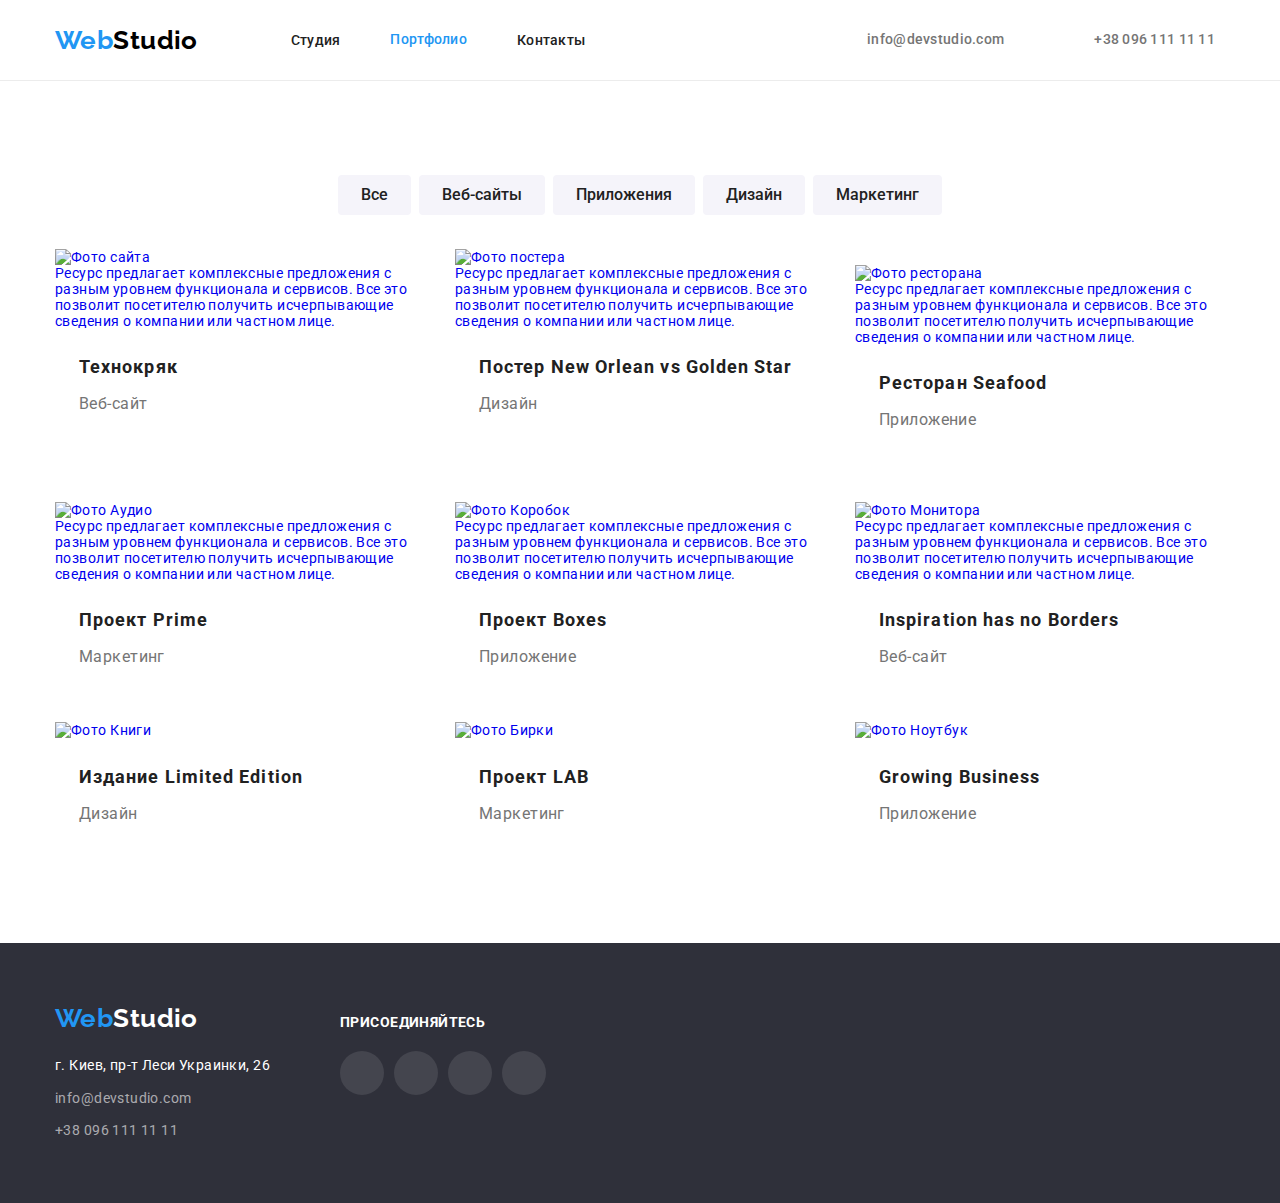
==== portfolio.html @ e5ce3684 "update" ====
<!DOCTYPE html>
<html lang="ru">

<head>
    <meta charset="UTF-8">
    <meta http-equiv="X-UA-Compatible" content="IE=edge">
    <meta name="viewport" content="width=device-width, initial-scale=1.0">
    <title>Портфолио</title>
    <link rel="preconnect" href="https://fonts.googleapis.com">
    <link rel="preconnect" href="https://fonts.gstatic.com" crossorigin>
    <link
        href="https://fonts.googleapis.com/css2?family=Raleway:wght@700&family=Roboto:wght@400;500;700;900&display=swap"
        rel="stylesheet">
    <link rel="stylesheet" href="https://cdnjs.cloudflare.com/ajax/libs/modern-normalize/1.1.0/modern-normalize.css">
    <link rel="stylesheet" href="./css/style.css">
</head>

<body>
    <!-- Шапка сайта -->
    <header class="header">
        <div class="container header-container">
            <nav class="nav">
                <a lang="en" href="./index.html" class="logo">
                    <span class="logo-accent">Web</span>Studio
                </a>
                <ul class="site-nav list">
                    <li><a href="./index.html" class="link">Студия</a></li>
                    <li><a href="./portfolio.html" class="link current">Портфолио</a></li>
                    <li><a href="./portfolio.html" class="link">Контакты</a></li>
                </ul>
            </nav>
            <ul class="contact list">
                <li class="contact-list item">
                    <svg class="icon-envelope" width="16px" height="12px">
                        <use href="./images2/symbol-defs.svg#icon-envelope-hover"></use>
                    </svg>
                    <a lang="en" href="mailto:info@devstudio.com" class="email">info@devstudio.com
                    </a>
                </li>
                <li class="contact-list item">
                    <svg class="icon-tel" width="10px" height="16px">
                        <use href="./images2/symbol-defs.svg#icon-tel"></use>
                    </svg>
                    <a href="tel:+380961111111" class="tel">+38 096 111 11 11
                    </a>
                </li>
            </ul>
        </div>
    </header>
    <main>
        <section class="galery">
            <div class="container">
                <!-- Фильтр работ -->
                <h1 class="visually-hidden">Наши работы</h1>
                <ul class="btn-group">
                    <li><button class="button primary" type="button">Все</button></li>
                    <li><button class="button" type="button">Веб-сайты</button></li>
                    <li><button class="button" type="button">Приложения</button></li>
                    <li><button class="button" type="button">Дизайн</button></li>
                    <li><button class="button" type="button">Маркетинг</button></li>
                </ul>
                <!-- Галерея -->
                <ul class="galery-list">

                    <li class="galery-item">
                        <a href="#" class="photo" target="_blank">
                            <div class="galery-picture">
                                <img src="./images/img1.jpg" alt="Фото сайта" width="370" />
                                <div class="galery-text">
                                    <p>Ресурс предлагает комплексные предложения с разным уровнем функционала и
                                        сервисов. Все это позволит посетителю получить исчерпывающие сведения о компании
                                        или частном лице.</p>
                                </div>
                            </div>
                            <div class="galery-example">
                                <h2 class="galery-title">Технокряк</h2>
                                <p class="example-work">Веб-сайт</p>
                            </div>
                        </a>
                    </li>


                    <li class="galery-item">
                        <a href="#" class="photo" target="_blank">
                            <div class="galery-picture">
                                <img src=" ./images/img2.jpg" alt="Фото постера" width="370" />
                                <div class="galery-text">
                                    <p>Ресурс предлагает комплексные предложения с разным уровнем функционала и
                                        сервисов. Все это позволит посетителю получить исчерпывающие сведения о компании
                                        или частном лице.</p>
                                </div>
                                <div class="galery-example">
                                    <h2 class="galery-title">Постер New Orlean vs Golden Star</h2>
                                    <p class="example-work">Дизайн</p>
                                </div>
                            </div>
                        </a>
                    </li>
                    <li class="galery-item">
                        <a href="#" class="photo" target="_blank">
                            <div class="galery-picture">
                                <img src="./images/img3.jpg" alt="Фото ресторана" width="370" />
                                <div class="galery-text">
                                    <p>Ресурс предлагает комплексные предложения с разным уровнем функционала и
                                        сервисов. Все это позволит посетителю получить исчерпывающие сведения о компании
                                        или частном лице.</p>
                                </div>
                                <div class="galery-example">
                                    <h2 class="galery-title">Ресторан Seafood</h2>
                                    <p class="example-work">Приложение</p>
                                </div>
                        </a>
                    </li>
                    <li class="galery-item">
                        <a href="#" class="photo" target="_blank">
                            <div class="galery-picture">
                                <img src="./images/img4.jpg" alt="Фото Аудио" width="370" />
                                <div class="galery-text">
                                    <p>Ресурс предлагает комплексные предложения с разным уровнем функционала и
                                        сервисов. Все это позволит посетителю получить исчерпывающие сведения о компании
                                        или частном лице.</p>
                                </div>
                                <div class="galery-example">
                                    <h2 class="galery-title">Проект Prime</h2>
                                    <p class="example-work">Маркетинг</p>
                                </div>
                        </a>
                    </li>
                    <li class="galery-item">
                        <a href="#" class="photo" target="_blank">
                            <div class="galery-picture">
                                <img src="./images/img5.jpg" alt="Фото Коробок" width="370" />
                                <div class="galery-text">
                                    <p>Ресурс предлагает комплексные предложения с разным уровнем функционала и
                                        сервисов. Все это позволит посетителю получить исчерпывающие сведения о компании
                                        или частном лице.</p>
                                </div>
                                <div class="galery-example">
                                    <h2 class="galery-title">Проект Boxes</h2>
                                    <p class="example-work">Приложение</p>
                                </div>
                        </a>
                    </li>
                    <li class="galery-item">
                        <a href="#" class="photo" target="_blank">
                            <div class="galery-picture">
                                <img src="./images/img6.jpg" alt="Фото Монитора" width="370" />
                                <div class="galery-text">
                                    <p>Ресурс предлагает комплексные предложения с разным уровнем функционала и
                                        сервисов. Все это позволит посетителю получить исчерпывающие сведения о компании
                                        или частном лице.</p>
                                </div>
                                <div class="galery-example">
                                    <h2 class="galery-title">Inspiration has no Borders</h2>
                                    <p class="example-work">Веб-сайт</p>
                                </div>
                        </a>
                    </li>
                    <li class="galery-item">
                        <a href="#" class="photo" target="_blank">
                            <div class="galery-picture">
                                <img src="./images/img7.jpg" alt="Фото Книги" width="370" />
                            </div>
                            <div class="galery-example">
                                <h2 class="galery-title">Издание Limited Edition</h2>
                                <p class="example-work">Дизайн</p>
                            </div>
                        </a>
                    </li>
                    <li class="galery-item">
                        <a href="#" class="photo" target="_blank">
                            <div class="galery-picture">
                                <img src="./images/img8.jpg" alt="Фото Бирки" width="370" />
                            </div>
                            <div class="galery-example">
                                <h2 class="galery-title">Проект LAB</h2>
                                <p class="example-work">Маркетинг</p>
                            </div>
                        </a>
                    </li>
                    <li class="galery-item">
                        <a href="#" class="photo" target="_blank">
                            <div class="galery-picture">
                                <img src="./images/img9.jpg" alt="Фото Ноутбук" width="370" />
                            </div>
                            <div class="galery-example">
                                <h2 class="galery-title">Growing Business</h2>
                                <p class="example-work">Приложение</p>
                            </div>
                        </a>
                    </li>
                </ul>
            </div>
        </section>
    </main>
    <!-- Футер сайта -->
    <footer class="footer">
        <div class="container footer-container">
            <div class="locate">
                <a lang="en" href="./index.html" class="logo-footer">
                    <span class="logo-accent">Web</span>Studio
                </a>
                <address class="adress">
                    <ul class="adress-list">
                        <li class="adress-item">г. Киев, пр-т Леси Украинки, 26</li>
                        <li><a lang="en" href="mailto:info@devstudio.com" class="email-item">info@devstudio.com</a>
                        </li>
                        <li><a href="tel:+380961111111" class="tel-item">+38 096 111 11 11</a></li>
                    </ul>
                </address>
            </div>
            <div class="join">
                <h3 class="join-title">присоединяйтесь</h3>
                <ul class="join-list">
                    <li class="join-item">
                        <a href="" class="join-social-net link">
                            <svg class="join-icon" width="20" height="20">
                                <use href="./images2/symbol-defs.svg#icon-instagram" />
                            </svg>
                        </a>
                    </li>
                    <li class="join-item">
                        <a href="" class="join-social-net link">
                            <svg class="join-icon" width="20" height="20">
                                <use href="./images2/symbol-defs.svg#icon-twitter" />
                            </svg>
                        </a>
                    </li>
                    <li class="join-item">
                        <a href="" class="join-social-net link">
                            <svg class="join-icon" width="20" height="20">
                                <use href="./images2/symbol-defs.svg#icon-facebook" />
                            </svg>
                        </a>
                    </li>
                    <li class="join-item">
                        <a href="" class="join-social-net link">
                            <svg class="join-icon" width="20" height="20">
                                <use href="./images2/symbol-defs.svg#icon-linkedin" />
                            </svg>
                        </a>
                    </li>
                </ul>
            </div>
        </div>
    </footer>
</body>



</html>
---- css/style.css ----
/* цвет основного текста #212121 */
/* вторичный цвет текста #757575 */
/* вторичный цвет текста #000000 */
/* акцент #2196F3 */
/* белый #FFFFFF */
/* вторичный цвет фона #2F303A; */
/* вторичный цвет фона #F5F4FA */
:root {
    --primary-text-color: #212121;
    --title-text-color: #757575;
    --secondary-title-text-color: #000000;
    --accent-color: #2196F3;
    --secondary-accent-color: #188CE8;
    --white: #FFFFFF;
    --primary-background-color: #2F303A;
    --secondary-background-color: #F5F4FA;
    --grey: #AFB1B8;
}

body {
    font-size: 14px;
    font-family: 'Roboto', sans-serif;
    letter-spacing: 0.03em;
    color: var(--primary-text-color);
    background-color: var(--white);
}

*,
*:before,
*:after {
    padding: 0px;
    margin: 0px;
    box-sizing: border-box;
}

ul {
    list-style: none;
    padding: 0px;
    margin: 0px;
}

h1,
h2,
h3,
h4,
h5,
h6,
p {
    margin-top: 0px;
    margin-bottom: 0px;
}

.site-nav {
    display: flex;
    align-items: center;
    justify-content: space-between;
    gap: 50px;
}

a {
    text-decoration: none;
}

.container {
    width: 1200px;
    padding-right: 15px;
    padding-left: 15px;
    margin-left: auto;
    margin-right: auto;
}

img {
    display: block;
    width: 100%;
    height: auto;
}

/* --------------------------- ЛОГОТИП -----------------------------*/
.header {
    border-bottom: 1px solid #ECECEC;
}

header.container {
    display: flex;
    align-items: center;
    justify-content: space-between;
}

.header-container {
    display: flex;
    align-items: center;
}

.nav {
    display: flex;
    align-items: center;
}

.logo {
    margin-right: 93px;
    padding-top: 24px;
    padding-bottom: 24px;
    color: var(--secondary-title-text-color);
    font-family: 'Raleway', sans-serif;
    text-decoration: none;
    font-weight: 700;
    font-size: 26px;
    line-height: 1.19;
}

.logo-accent {
    color: var(--accent-color);
}

.link.current {
    display: block;
    padding-top: 32px;
    padding-bottom: 32px;
    color: var(--accent-color);
}

.link:hover,
.link:focus {
    color: var(--accent-color);
}

.link {
    font-weight: 500;
    font-size: 14px;
    line-height: 1.14;
    letter-spacing: 0.02em;
    color: var(--primary-text-color);
}

/* -----------------------------Контакты----------------------------- */
.contact {
    display: flex;
    align-items: center;
    gap: 50px;
    margin-left: auto;
}

.contact-list {
    display: flex;
    align-items: center;
    margin-right: 10px;
    gap: 10px;
}

.email {
    display: flex;
    align-items: center;
    padding-top: 32px;
    padding-bottom: 32px;
    font-weight: 500;
    font-size: 14px;
    line-height: 1.14;
    letter-spacing: 0.02em;
    color: var(--title-text-color);
    fill: currentColor;
}

.email:hover,
.email:focus {
    color: var(--accent-color);
}

.icon-envelope {
    margin-right: 10px;
}

.icon-envelope:hover,
.icon-envelope:focus {
    fill: var(--accent-color);
}

.tel {
    display: block;
    padding-top: 32px;
    padding-bottom: 32px;
    font-weight: 500;
    font-size: 14px;
    line-height: 1.14;
    letter-spacing: 0.02em;
    color: var(--title-text-color);
    fill: currentColor;
}

.tel:hover,
.tel:focus {
    color: var(--accent-color);
}

.icon-tel {
    margin-right: 10px;
}

.icon-tel:hover,
.icon-tel:focus {
    fill: var(--accent-color);
}

/*--------------------------------ГЕРОЙ ------------------------- */

.hero {
    text-align: center;
    padding-top: 200px;
    padding-bottom: 200px;
}

/* ---Overlay---*/

.overlay {
    max-width: 1600px;
    height: 600px;
    margin-left: auto;
    margin-right: auto;
    background-color: #C4C4C4;
    background-image: linear-gradient(to right, rgba(47, 48, 58, 0.4), rgba(47, 48, 58, 0.4)), url('../images2/hero.jpg');
    background-size: cover;
    background-repeat: no-repeat;
    background-position: center;
    outline: 1px solid black;
}

.hero-title {
    width: 696px;
    font-weight: 900;
    font-size: 44px;
    line-height: 1.36;
    letter-spacing: 0.06em;
    text-transform: uppercase;
    margin-bottom: 35px;
    margin-left: auto;
    margin-right: auto;
    color: var(--white);
}

.hero.button-primary:hover,
.hero.button-primary:focus {
    background: var(--secondary-accent-color);
    color: var(--white);
}

.hero.button-primary {
    font-family: inherit;
    cursor: pointer;
    font-weight: 700;
    font-size: 16px;
    line-height: 1.88;
    display: flex;
    align-items: center;
    text-align: center;
    letter-spacing: 0.06em;
    padding: 10px 22px;
    margin-bottom: 0px;
    margin-left: auto;
    margin-right: auto;
    width: 200px;
    justify-content: center;
    color: var(--white);
    background-color: var(--accent-color);
    border: none;
    border-radius: 4px;
}

/*------------------------ ФИЛЬТР РАБОТ ------------------------- */

.button {
    gap: 8px;
    border: none;
    color: var(--primary-text-color);
    background-color: var(--secondary-background-color);
    padding: 6px 22px;
}

.button.primary {
    display: flex;
    align-items: center;
    cursor: pointer;
    font-family: inherit;
    font-weight: 500;
    font-size: 16px;
    line-height: 1.6;
    text-align: center;
    border-radius: 4px;
    margin-left: 0px;
    min-width: 73px;
    color: var(--white);
    background-color: var(--accent-color);
}

.btn-group .button:hover,
.btn-group .button:focus {
    color: var(--white);
    background-color: var(--accent-color);
    box-shadow: 0px 4px 4px rgba(0, 0, 0, 0.15);
}

.btn-group {
    display: flex;
    align-items: center;
    justify-content: center;
    flex-wrap: wrap;
    gap: 8px;
    margin-bottom: 34px;
}

.btn-group .button {
    cursor: pointer;
    font-family: inherit;
    font-weight: 500;
    font-size: 16px;
    line-height: 1.6;
    text-align: center;
    padding: 6px 22px;
    border-radius: 4px;
    border: 1px solid transparent;
    color: var(--primary-text-color);
    background-color: var(--secondary-background-color);
}

.btn-group:nth-last-child(3) {
    margin-right: 0px;
}

/* ----------------------- НАШИ ОСОБЕННОСТИ --------------------- */

section {
    padding-top: 94px;
    padding-bottom: 94px;
}

.section .features {
    margin-bottom: 0px;
    background-color: var(--white);
}

.section.features .container {
    display: flex;
    align-items: center;
    justify-content: space-between;
}

.visually-hidden {
    position: absolute;
    white-space: nowrap;
    width: 1px;
    height: 1px;
    overflow: hidden;
    border: 0;
    padding: 0;
    clip: rect(0 0 0 0);
    clip-path: inset(50%);
    margin: -1px;
}

.features-list {
    display: flex;
    align-items: center;
    justify-content: space-between;
    gap: 30px;
}

.features-icon {
    display: flex;
    align-items: center;
    justify-content: center;
    width: 270px;
    height: 120px;
    margin-bottom: 30px;
    background: var(--secondary-background-color);
    border-radius: 4px;
    background-position: center;
}

.features-title {
    font-weight: 700;
    font-size: 14px;
    line-height: 1.14;
    letter-spacing: 0.03em;
    text-align: start;
    text-transform: uppercase;
    margin-top: 0px;
    margin-bottom: 10px;
    color: var(--primary-text-color);
}

.features-text {
    font-weight: 400;
    font-size: 14px;
    line-height: 1.7;
    text-align: start;
    margin-top: 0px;
    color: var(--title-text-color);
}

.features-item:not(:last child) {
    margin-right: 30px;
}

.item:not(:last child) {
    margin-right: 30px;
}

/*----------------------- ЧЕМ МЫ ЗАНИМАЕМСЯ ------------------------ */

.section.work {
    margin-top: 0px;
    padding-top: 0px;
    padding-bottom: 94px;
}

.work-title {
    display: flex;
    font-weight: 700;
    font-size: 36px;
    line-height: 1.17;
    text-align: center;
    justify-content: center;
    margin-right: auto;
    margin-bottom: 50px;
    color: var(--primary-text-color);
}

.work-list {
    display: flex;
    align-items: center;
    justify-content: space-between;
    gap: 30px;
}

/*----------------------- ПОСТОЯННЫЕ КЛИЕНТЫ ----------------------*/
.clients {
    padding-top: 94px;
    padding-bottom: 126px;
    background-color: var(--white);
}

.clients-title {
    margin-bottom: 50px;
    font-weight: 700;
    font-size: 36px;
    line-height: 1.17;
    text-align: center;
    letter-spacing: 0.03em;
    color: var(--primary-text-color);
}

.clients-list {
    display: flex;
    align-items: center;
    gap: 30px;
}

.clients-item {
    display: flex;
    align-items: center;
    justify-content: center;
}

.clients-link {
    display: flex;
    align-items: center;
    justify-content: center;
    width: 170px;
    height: 92px;
    border: 1px solid #AFB1B8;
    border-radius: 4px;
    fill: currentColor;
}

.clients-link:hover,
.clients-link:focus {
    border: 1px solid var(--accent-color);
    background-color: var(--white);
    fill: var(--accent-color);
}

.clients-logo {
    align-items: center;
    justify-content: center;
    fill: var(--grey);
}

.clients-logo:hover,
.clients-logo:focus {
    background-color: var(--white);
    fill: var(--accent-color);
}

/*-------------------------- НАША КОМАНДА -------------------------*/
.section-team {
    padding-top: 94px;
    padding-bottom: 94px;
    background-color: var(--secondary-background-color);
}

.section-title {
    margin-bottom: 49px;
    font-weight: 700;
    font-size: 36px;
    line-height: 1.17;
    text-align: center;
    letter-spacing: 0.03em;
    color: var(--primary-text-color);
}

.team-list {
    display: flex;
    align-items: center;
    gap: 30px;
}

.team-item {
    width: 270px;
    height: 428px;
    background-color: var(--white);
    box-shadow: 0px 1px 3px rgba(0, 0, 0, 0.12), 0px 1px 1px rgba(0, 0, 0, 0.14), 0px 2px 1px rgba(0, 0, 0, 0.2);
    border-radius: 0px 0px 4px 4px;
}

.team {
    padding-top: 30px;
    padding-bottom: 30px;
    padding-right: 30px;
    padding-left: 30px;
}

.team-title {
    margin-bottom: 10px;
    align-content: center;
    justify-content: center;
    font-weight: 500;
    font-size: 16px;
    line-height: 1.18;
    text-align: center;
    color: var(--primary-text-color);
}

.vocation {
    font-weight: 400;
    font-size: 16px;
    line-height: 1.18;
    text-align: center;
    color: var(--title-text-color);
    margin-bottom: 16px;
}

.list-net {
    display: flex;
    align-items: center;
    justify-content: space-around;
    gap: 10px;
    margin-top: 0px;
    margin-left: auto;
    margin-right: auto;
}

.list-net-item {
    display: flex;
    align-items: center;
    justify-content: center;
    width: 44px;
    height: 44px;
    border-radius: 50%;
    background-color: var(--white);
    fill: var(--grey);
    cursor: pointer;
}

.list-net-item.one {
    width: 44px;
    border-radius: 50%;
}

.social-net.link {
    display: flex;
    width: 44px;
    height: 44px;
    border-radius: 50%;
    align-items: center;
    justify-content: center;
    fill: var(--grey);
}

.social-net.link:hover,
.social-net.link:focus {
    background-color: var(--accent-color);
    fill: var(--white);
}

/*-------------------------- ГАЛЕРЕЯ ----------------------------- */

.galery {
    padding-top: 94px;
    padding-bottom: 94px;
}

.galery.container {
    width: 1200px;
    padding-left: 15px;
    padding-right: 15px;
    margin-left: auto;
    margin-left: auto;
}

.galery-title-hidden {
    display: none;
}

.galery-title {
    margin-bottom: 4px;
    font-weight: 700;
    font-size: 18px;
    line-height: 2.0;
    letter-spacing: 0.06em;
    color: var(--primary-text-color);
}

.galery-example {
    padding-top: 20px;
    padding-bottom: 20px;
    padding-left: 24px;
    padding-right: 24px;
}

.galery-item {
    width: 370px;
    border-radius: 4px;
}

.galery-item:nth-child(3) {
    margin-right: 0px;
}

.galery-item:nth-last-child(3) {
    margin-bottom: 0px;
}

.galery-list {
    display: flex;
    flex-wrap: wrap;
    gap: 30px;
}

.example-work {
    font-weight: 400;
    font-size: 16px;
    line-height: 1.9;
    color: var(--title-text-color)
}

.photo {
    display: inline-block;
    text-decoration: none;
}

.photo:hover,
.photo:focus {
    box-shadow: 0px 4px 4px rgba(0, 0, 0, 0.15);
}

/*--------------------------- ФУТЕР САЙТА ------------------------- */

.footer {
    padding-top: 60px;
    padding-bottom: 60px;
    margin-bottom: 0px;
    background: var(--primary-background-color);
}

.footer .logo-footer {
    display: inline-block;
    margin-bottom: 20px;
    font-family: 'Raleway', sans-serif;
    text-decoration: none;
    font-weight: 700;
    font-size: 26px;
    line-height: 1.19;
    font-weight: 700;
    font-size: 26px;
    line-height: 1.19;
    color: var(--white);
    background: var(--primary-background-color);
}

.locate {
    margin-right: 70px;
}

.adress-item:hover,
.adress-item:focus {
    color: var(--accent-color);
}

.adress {
    font-style: normal;
}

.adress-list {
    display: flex;
    flex-direction: column;
    gap: 9px;
}

.adress-item {
    font-weight: 400;
    font-size: 14px;
    line-height: 1.7;
    color: var(--white);
}

.email-item:hover,
.email-item:focus {
    color: var(--accent-color);
}

.email-item {
    font-weight: 400;
    font-size: 14px;
    line-height: 1.7;
    color: rgba(255, 255, 255, 0.6);
}

.tel-item:hover,
.tel-item:focus {
    color: var(--accent-color);
}

.tel-item {
    font-weight: 400;
    font-size: 14px;
    line-height: 1.7;
    color: rgba(255, 255, 255, 0.6);
}

footer.container {
    display: flex;
    align-items: center;
    justify-content: center;
}

.footer-container {
    display: flex;
    align-items: baseline;
}

/*------------------------ Присоединяйтесь --------------------- */

.join-title {
    font-weight: 700;
    font-size: 14px;
    line-height: 1.14;
    letter-spacing: 0.03em;
    text-transform: uppercase;
    color: var(--white);
    padding-top: 0px;
    padding-bottom: 0px;
    margin-bottom: 20px;
}

.join-list {
    display: flex;
    align-items: center;
    justify-content: space-around;
    gap: 10px;
    width: 206px;
    height: 45px;
}

.join-item {
    gap: 10px;
}

.join-social-net.link {
    display: flex;
    width: 44px;
    height: 44px;
    border-radius: 50%;
    align-items: center;
    justify-content: center;
    background-color: rgba(255, 255, 255, 0.1);
    fill: currentColor;
}

.join-icon {
    fill: var(--white);
}

.join-social-net.link:hover,
.join-social-net.link:focus {
    background-color: var(--accent-color);
}
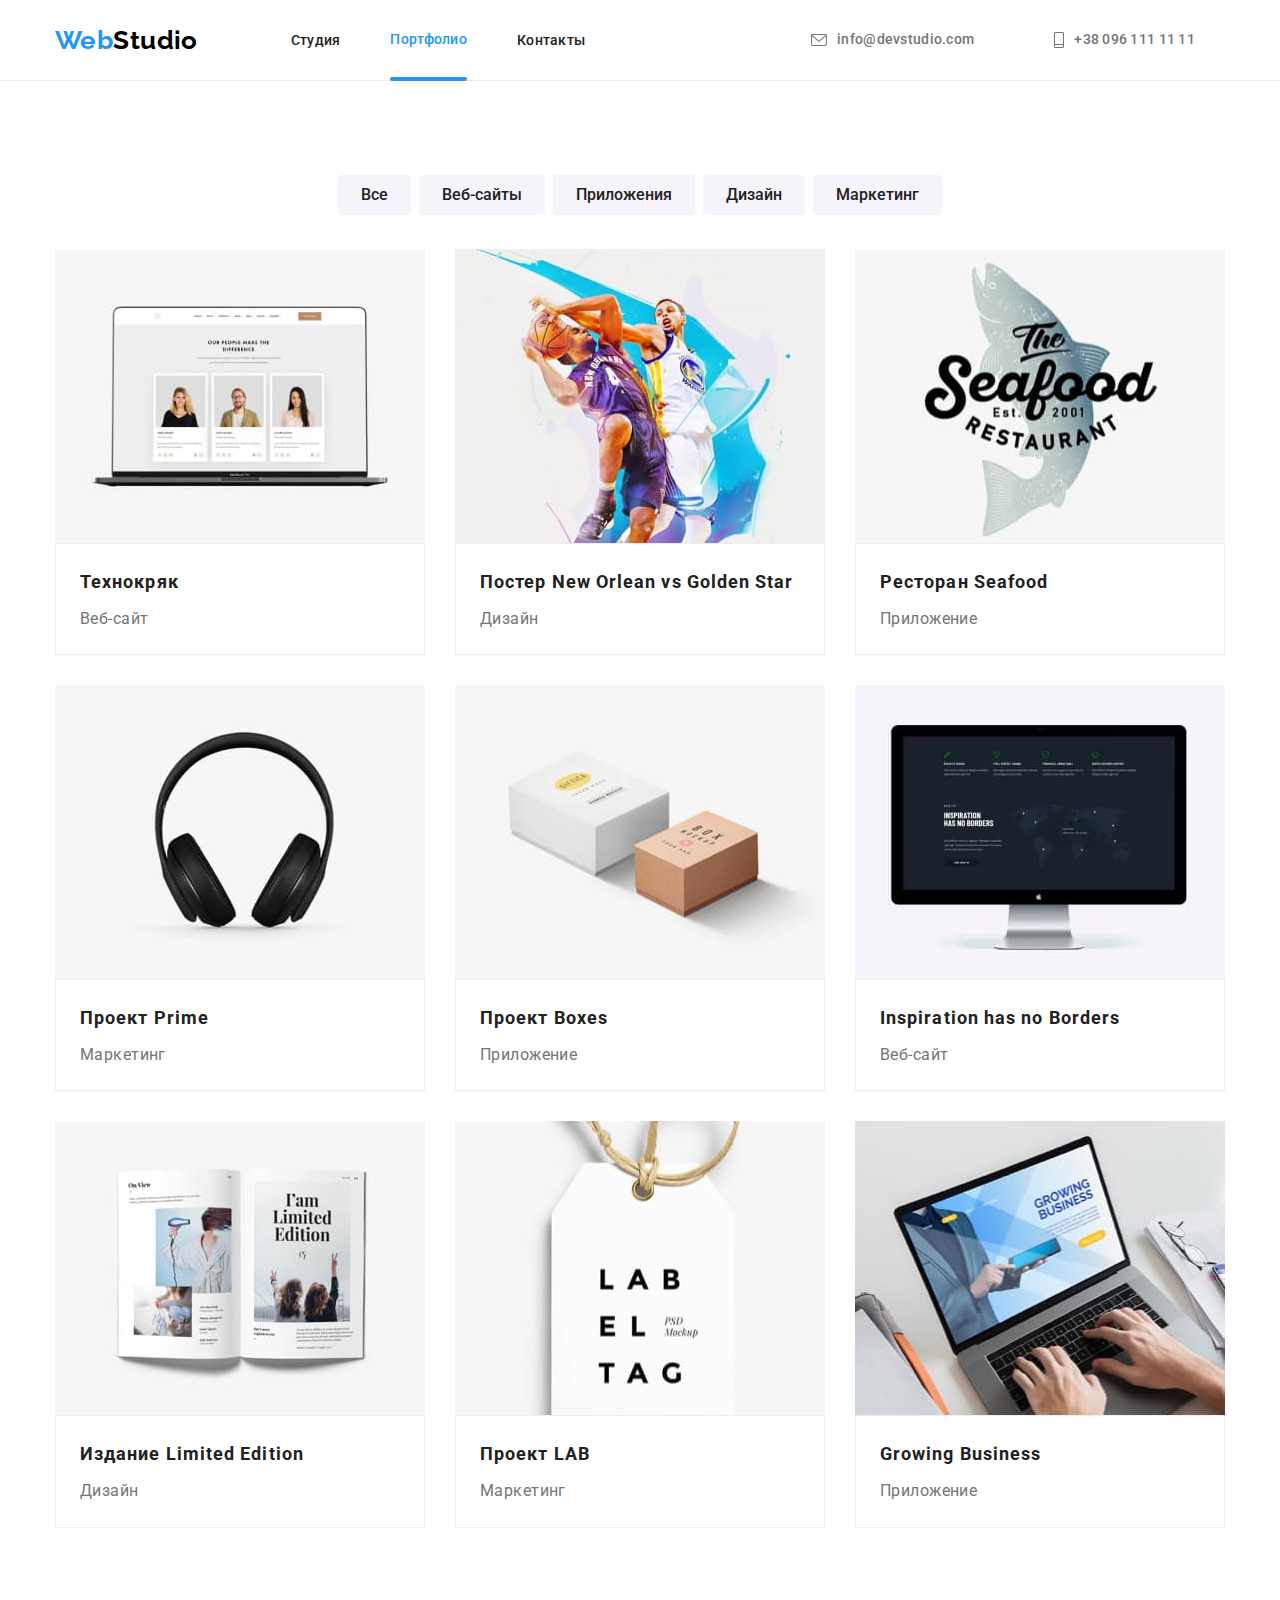
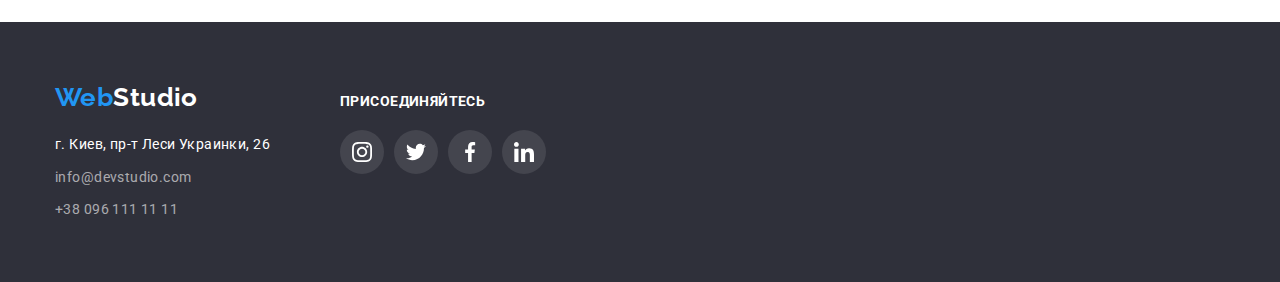
==== commit e8ed0d45: "update" ====
--- a/portfolio.html
+++ b/portfolio.html
@@ -31,17 +31,17 @@
             </nav>
             <ul class="contact list">
                 <li class="contact-list item">
-                    <svg class="icon-envelope" width="16px" height="12px">
-                        <use href="./images2/symbol-defs.svg#icon-envelope-hover"></use>
-                    </svg>
-                    <a lang="en" href="mailto:info@devstudio.com" class="email">info@devstudio.com
+                    <a lang="en" href="mailto:info@devstudio.com" class="email">
+                        <svg class="icon-envelope" width="16px" height="12px">
+                            <use href="./images2/symbol-defs.svg#icon-envelope-hover"></use>
+                        </svg>info@devstudio.com
                     </a>
                 </li>
                 <li class="contact-list item">
-                    <svg class="icon-tel" width="10px" height="16px">
-                        <use href="./images2/symbol-defs.svg#icon-tel"></use>
-                    </svg>
-                    <a href="tel:+380961111111" class="tel">+38 096 111 11 11
+                    <a href="tel:+380961111111" class="tel">
+                        <svg class="icon-tel" width="10px" height="16px">
+                            <use href="./images2/symbol-defs.svg#icon-tel"></use>
+                        </svg>+38 096 111 11 11
                     </a>
                 </li>
             </ul>
@@ -61,13 +61,13 @@
                 </ul>
                 <!-- Галерея -->
                 <ul class="galery-list">
-
                     <li class="galery-item">
                         <a href="#" class="photo" target="_blank">
                             <div class="galery-picture">
                                 <img src="./images/img1.jpg" alt="Фото сайта" width="370" />
-                                <div class="galery-text">
-                                    <p>Ресурс предлагает комплексные предложения с разным уровнем функционала и
+                                <div class="galery-overlay-text">
+                                    <p class="galery-overlay">Ресурс предлагает комплексные предложения с разным уровнем
+                                        функционала и
                                         сервисов. Все это позволит посетителю получить исчерпывающие сведения о компании
                                         или частном лице.</p>
                                 </div>
@@ -79,20 +79,20 @@
                         </a>
                     </li>
 
-
                     <li class="galery-item">
                         <a href="#" class="photo" target="_blank">
                             <div class="galery-picture">
                                 <img src=" ./images/img2.jpg" alt="Фото постера" width="370" />
-                                <div class="galery-text">
-                                    <p>Ресурс предлагает комплексные предложения с разным уровнем функционала и
-                                        сервисов. Все это позволит посетителю получить исчерпывающие сведения о компании
-                                        или частном лице.</p>
-                                </div>
-                                <div class="galery-example">
-                                    <h2 class="galery-title">Постер New Orlean vs Golden Star</h2>
-                                    <p class="example-work">Дизайн</p>
-                                </div>
+                                <div class="galery-overlay-text">
+                                    <p class="galery-overlay">Ресурс предлагает комплексные предложения с разным уровнем
+                                        функционала и
+                                        сервисов. Все это позволит посетителю получить исчерпывающие сведения о компании
+                                        или частном лице.</p>
+                                </div>
+                            </div>
+                            <div class="galery-example">
+                                <h2 class="galery-title">Постер New Orlean vs Golden Star</h2>
+                                <p class="example-work">Дизайн</p>
                             </div>
                         </a>
                     </li>
@@ -100,66 +100,81 @@
                         <a href="#" class="photo" target="_blank">
                             <div class="galery-picture">
                                 <img src="./images/img3.jpg" alt="Фото ресторана" width="370" />
-                                <div class="galery-text">
-                                    <p>Ресурс предлагает комплексные предложения с разным уровнем функционала и
-                                        сервисов. Все это позволит посетителю получить исчерпывающие сведения о компании
-                                        или частном лице.</p>
-                                </div>
-                                <div class="galery-example">
-                                    <h2 class="galery-title">Ресторан Seafood</h2>
-                                    <p class="example-work">Приложение</p>
-                                </div>
-                        </a>
-                    </li>
+                                <div class="galery-overlay-text">
+                                    <p class="galery-overlay">Ресурс предлагает комплексные предложения с разным уровнем
+                                        функционала и
+                                        сервисов. Все это позволит посетителю получить исчерпывающие сведения о компании
+                                        или частном лице.</p>
+                                </div>
+                            </div>
+                            <div class="galery-example">
+                                <h2 class="galery-title">Ресторан Seafood</h2>
+                                <p class="example-work">Приложение</p>
+                            </div>
+                        </a>
+                    </li>
+
                     <li class="galery-item">
                         <a href="#" class="photo" target="_blank">
                             <div class="galery-picture">
                                 <img src="./images/img4.jpg" alt="Фото Аудио" width="370" />
-                                <div class="galery-text">
-                                    <p>Ресурс предлагает комплексные предложения с разным уровнем функционала и
-                                        сервисов. Все это позволит посетителю получить исчерпывающие сведения о компании
-                                        или частном лице.</p>
-                                </div>
-                                <div class="galery-example">
-                                    <h2 class="galery-title">Проект Prime</h2>
-                                    <p class="example-work">Маркетинг</p>
-                                </div>
+                                <div class="galery-overlay-text">
+                                    <p class="galery-overlay">Ресурс предлагает комплексные предложения с разным уровнем
+                                        функционала и
+                                        сервисов. Все это позволит посетителю получить исчерпывающие сведения о компании
+                                        или частном лице.</p>
+                                </div>
+                            </div>
+                            <div class="galery-example">
+                                <h2 class="galery-title">Проект Prime</h2>
+                                <p class="example-work">Маркетинг</p>
+                            </div>
                         </a>
                     </li>
                     <li class="galery-item">
                         <a href="#" class="photo" target="_blank">
                             <div class="galery-picture">
                                 <img src="./images/img5.jpg" alt="Фото Коробок" width="370" />
-                                <div class="galery-text">
-                                    <p>Ресурс предлагает комплексные предложения с разным уровнем функционала и
-                                        сервисов. Все это позволит посетителю получить исчерпывающие сведения о компании
-                                        или частном лице.</p>
-                                </div>
-                                <div class="galery-example">
-                                    <h2 class="galery-title">Проект Boxes</h2>
-                                    <p class="example-work">Приложение</p>
-                                </div>
+                                <div class="galery-overlay-text">
+                                    <p class="galery-overlay">Ресурс предлагает комплексные предложения с разным уровнем
+                                        функционала и
+                                        сервисов. Все это позволит посетителю получить исчерпывающие сведения о компании
+                                        или частном лице.</p>
+                                </div>
+                            </div>
+                            <div class="galery-example">
+                                <h2 class="galery-title">Проект Boxes</h2>
+                                <p class="example-work">Приложение</p>
+                            </div>
                         </a>
                     </li>
                     <li class="galery-item">
                         <a href="#" class="photo" target="_blank">
                             <div class="galery-picture">
                                 <img src="./images/img6.jpg" alt="Фото Монитора" width="370" />
-                                <div class="galery-text">
-                                    <p>Ресурс предлагает комплексные предложения с разным уровнем функционала и
-                                        сервисов. Все это позволит посетителю получить исчерпывающие сведения о компании
-                                        или частном лице.</p>
-                                </div>
-                                <div class="galery-example">
-                                    <h2 class="galery-title">Inspiration has no Borders</h2>
-                                    <p class="example-work">Веб-сайт</p>
-                                </div>
+                                <div class="galery-overlay-text">
+                                    <p class="galery-overlay">Ресурс предлагает комплексные предложения с разным уровнем
+                                        функционала и
+                                        сервисов. Все это позволит посетителю получить исчерпывающие сведения о компании
+                                        или частном лице.</p>
+                                </div>
+                            </div>
+                            <div class="galery-example">
+                                <h2 class="galery-title">Inspiration has no Borders</h2>
+                                <p class="example-work">Веб-сайт</p>
+                            </div>
                         </a>
                     </li>
                     <li class="galery-item">
                         <a href="#" class="photo" target="_blank">
                             <div class="galery-picture">
                                 <img src="./images/img7.jpg" alt="Фото Книги" width="370" />
+                                <div class="galery-overlay-text">
+                                    <p class="galery-overlay">Ресурс предлагает комплексные предложения с разным уровнем
+                                        функционала и
+                                        сервисов. Все это позволит посетителю получить исчерпывающие сведения о компании
+                                        или частном лице.</p>
+                                </div>
                             </div>
                             <div class="galery-example">
                                 <h2 class="galery-title">Издание Limited Edition</h2>
@@ -171,6 +186,12 @@
                         <a href="#" class="photo" target="_blank">
                             <div class="galery-picture">
                                 <img src="./images/img8.jpg" alt="Фото Бирки" width="370" />
+                                <div class="galery-overlay-text">
+                                    <p class="galery-overlay">Ресурс предлагает комплексные предложения с разным уровнем
+                                        функционала и
+                                        сервисов. Все это позволит посетителю получить исчерпывающие сведения о компании
+                                        или частном лице.</p>
+                                </div>
                             </div>
                             <div class="galery-example">
                                 <h2 class="galery-title">Проект LAB</h2>
@@ -182,6 +203,12 @@
                         <a href="#" class="photo" target="_blank">
                             <div class="galery-picture">
                                 <img src="./images/img9.jpg" alt="Фото Ноутбук" width="370" />
+                                <div class="galery-overlay-text">
+                                    <p class="galery-overlay">Ресурс предлагает комплексные предложения с разным уровнем
+                                        функционала и
+                                        сервисов. Все это позволит посетителю получить исчерпывающие сведения о компании
+                                        или частном лице.</p>
+                                </div>
                             </div>
                             <div class="galery-example">
                                 <h2 class="galery-title">Growing Business</h2>
@@ -244,6 +271,7 @@
             </div>
         </div>
     </footer>
+    <script src="./js/modal.js"></script>
 </body>
 
 
--- a/css/style.css
+++ b/css/style.css
@@ -15,6 +15,7 @@
     --primary-background-color: #2F303A;
     --secondary-background-color: #F5F4FA;
     --grey: #AFB1B8;
+    --timing-function: cubic-bezier(0.4, 0, 0.2, 1);
 }
 
 body {
@@ -117,6 +118,20 @@
     padding-top: 32px;
     padding-bottom: 32px;
     color: var(--accent-color);
+    position: relative;
+}
+
+.link.current::after {
+    position: absolute;
+    content: "";
+    display: block;
+    width: 100%;
+    height: 4px;
+    border-radius: 2px;
+    background: var(--accent-color);
+    left: 0px;
+    bottom: -1px;
+    transition: background 250ms var(--timing-function), color 250ms var(--timing-function);
 }
 
 .link:hover,
@@ -130,6 +145,7 @@
     line-height: 1.14;
     letter-spacing: 0.02em;
     color: var(--primary-text-color);
+    transition: color 250ms var(--timing-function);
 }
 
 /* -----------------------------Контакты----------------------------- */
@@ -145,6 +161,7 @@
     align-items: center;
     margin-right: 10px;
     gap: 10px;
+
 }
 
 .email {
@@ -158,6 +175,7 @@
     letter-spacing: 0.02em;
     color: var(--title-text-color);
     fill: currentColor;
+    transition: color 250ms var(--timing-function);
 }
 
 .email:hover,
@@ -172,10 +190,13 @@
 .icon-envelope:hover,
 .icon-envelope:focus {
     fill: var(--accent-color);
+
 }
 
 .tel {
-    display: block;
+    display: flex;
+    align-items: center;
+    justify-content: center;
     padding-top: 32px;
     padding-bottom: 32px;
     font-weight: 500;
@@ -184,6 +205,7 @@
     letter-spacing: 0.02em;
     color: var(--title-text-color);
     fill: currentColor;
+    transition: color 250ms var(--timing-function);
 }
 
 .tel:hover,
@@ -220,7 +242,6 @@
     background-size: cover;
     background-repeat: no-repeat;
     background-position: center;
-    outline: 1px solid black;
 }
 
 .hero-title {
@@ -262,9 +283,10 @@
     background-color: var(--accent-color);
     border: none;
     border-radius: 4px;
-}
-
-/*------------------------ ФИЛЬТР РАБОТ ------------------------- */
+    transition: background-color 250ms var(--timing-function), color 250ms var(--timing-function);
+}
+
+/*----------------- ФИЛЬТР РАБОТ-Портфолио ------------------ */
 
 .button {
     gap: 8px;
@@ -318,10 +340,69 @@
     border: 1px solid transparent;
     color: var(--primary-text-color);
     background-color: var(--secondary-background-color);
+    transition: color 250ms var(--timing-function), background-color 250ms var(--timing-function);
 }
 
 .btn-group:nth-last-child(3) {
     margin-right: 0px;
+}
+
+/* -- Модальное окно -- */
+
+.backdrop {
+    position: fixed;
+    top: 0px;
+    left: 0px;
+    width: 100%;
+    height: 100%;
+    background-color: rgba(0, 0, 0, 0.2);
+}
+
+.backdrop.is-hidden {
+    opacity: 0;
+    pointer-events: none;
+    visibility: hidden;
+}
+
+.modal {
+    display: flex;
+    position: absolute;
+    top: 50%;
+    left: 50%;
+    width: 528px;
+    height: 581px;
+    padding: 15px;
+    background-color: var(--white);
+    box-shadow: 0px 1px 3px rgba(0, 0, 0, 0.12), 0px 1px 1px rgba(0, 0, 0, 0.14), 0px 2px 1px rgba(0, 0, 0, 0.2);
+    border-radius: 4px;
+    opacity: 1;
+    transform: translate(-50%, -50%) scale(1);
+    transition: transform 250ms var(--timing-function), opacity 250ms var(--timing-function), visibility 250ms var(--timing-function);
+}
+
+.backdrop.is-hidden .modal {
+    transform: translate(-50%, -50%) scale(0.8);
+}
+
+.modal-close {
+    width: 18px;
+    height: 18px;
+    background-color: var(--white);
+    fill: var(--secondary-title-text-color);
+}
+
+.button-modal {
+    display: flex;
+    width: 30px;
+    height: 30px;
+    border-radius: 50%;
+    border: 1px solid rgba(0, 0, 0, 0.1);
+    align-items: center;
+    justify-content: center;
+    background-color: var(--white);
+    top: 8px;
+    right: 8px;
+    position: absolute;
 }
 
 /* ----------------------- НАШИ ОСОБЕННОСТИ --------------------- */
@@ -395,11 +476,11 @@
     color: var(--title-text-color);
 }
 
-.features-item:not(:last child) {
+.features-item:not(last child) {
     margin-right: 30px;
 }
 
-.item:not(:last child) {
+.item:not(last child) {
     margin-right: 30px;
 }
 
@@ -428,6 +509,33 @@
     align-items: center;
     justify-content: space-between;
     gap: 30px;
+}
+
+.work-ad {
+    position: relative
+}
+
+.ad {
+    position: absolute;
+    bottom: 0px;
+    display: flex;
+    text-align: center;
+    justify-content: center;
+    width: 100%;
+    height: 70px;
+    background: rgba(47, 48, 58, 0.8);
+}
+
+.ad-name {
+    font-weight: 700;
+    font-size: 14px;
+    line-height: 1.14;
+    text-align: center;
+    padding-top: 27px;
+    padding-bottom: 27px;
+    letter-spacing: 0.03em;
+    text-transform: uppercase;
+    color: var(--white);
 }
 
 /*----------------------- ПОСТОЯННЫЕ КЛИЕНТЫ ----------------------*/
@@ -468,18 +576,14 @@
     border: 1px solid #AFB1B8;
     border-radius: 4px;
     fill: currentColor;
+    color: var(--grey);
+    transition: color 250ms var(--timing-function);
 }
 
 .clients-link:hover,
 .clients-link:focus {
     border: 1px solid var(--accent-color);
     background-color: var(--white);
-    fill: var(--accent-color);
-}
-
-.clients-logo {
-    align-items: center;
-    justify-content: center;
     fill: var(--grey);
 }
 
@@ -581,13 +685,15 @@
     border-radius: 50%;
     align-items: center;
     justify-content: center;
-    fill: var(--grey);
+    fill: currentColor;
+    color: var(--grey);
+    transition: color 250ms var(--timing-function), background-color 250ms var(--timing-function);
 }
 
 .social-net.link:hover,
 .social-net.link:focus {
     background-color: var(--accent-color);
-    fill: var(--white);
+    color: var(--white);
 }
 
 /*-------------------------- ГАЛЕРЕЯ ----------------------------- */
@@ -623,6 +729,7 @@
     padding-bottom: 20px;
     padding-left: 24px;
     padding-right: 24px;
+    border: 1px solid #EEEEEE;
 }
 
 .galery-item {
@@ -652,13 +759,45 @@
 }
 
 .photo {
-    display: inline-block;
+    display: block;
     text-decoration: none;
+    transition: box-shadow 250ms var(--timing-function);
 }
 
 .photo:hover,
 .photo:focus {
     box-shadow: 0px 4px 4px rgba(0, 0, 0, 0.15);
+}
+
+.galery-overlay-text {
+    position: absolute;
+    top: 0;
+    left: 0;
+    width: 100%;
+    height: 100%;
+    color: var(--white);
+    background-color: rgba(33, 150, 243, 0.9);
+    transform: translateY(100%);
+    transition: transform 250ms cubic-bezier(0.4, 0, 0.2, 1);
+    padding: 63px 24px;
+}
+
+.galery-overlay {
+    font-weight: 400;
+    font-size: 18px;
+    line-height: 1.56;
+    letter-spacing: 0.03em;
+    text-align: start;
+}
+
+.galery-picture {
+    position: relative;
+    overflow: hidden;
+}
+
+.photo:hover .galery-overlay-text,
+.photo:focus .galery-overlay-text {
+    transform: translateY(0%);
 }
 
 /*--------------------------- ФУТЕР САЙТА ------------------------- */
@@ -709,6 +848,7 @@
     font-size: 14px;
     line-height: 1.7;
     color: var(--white);
+    transition: color 250ms var(--timing-function);
 }
 
 .email-item:hover,
@@ -721,6 +861,7 @@
     font-size: 14px;
     line-height: 1.7;
     color: rgba(255, 255, 255, 0.6);
+    transition: color 250ms var(--timing-function);
 }
 
 .tel-item:hover,
@@ -733,6 +874,7 @@
     font-size: 14px;
     line-height: 1.7;
     color: rgba(255, 255, 255, 0.6);
+    transition: color 250ms var(--timing-function);
 }
 
 footer.container {
@@ -782,6 +924,8 @@
     justify-content: center;
     background-color: rgba(255, 255, 255, 0.1);
     fill: currentColor;
+    color: var(--white);
+    transition: background-color 250ms var(--timing-function);
 }
 
 .join-icon {
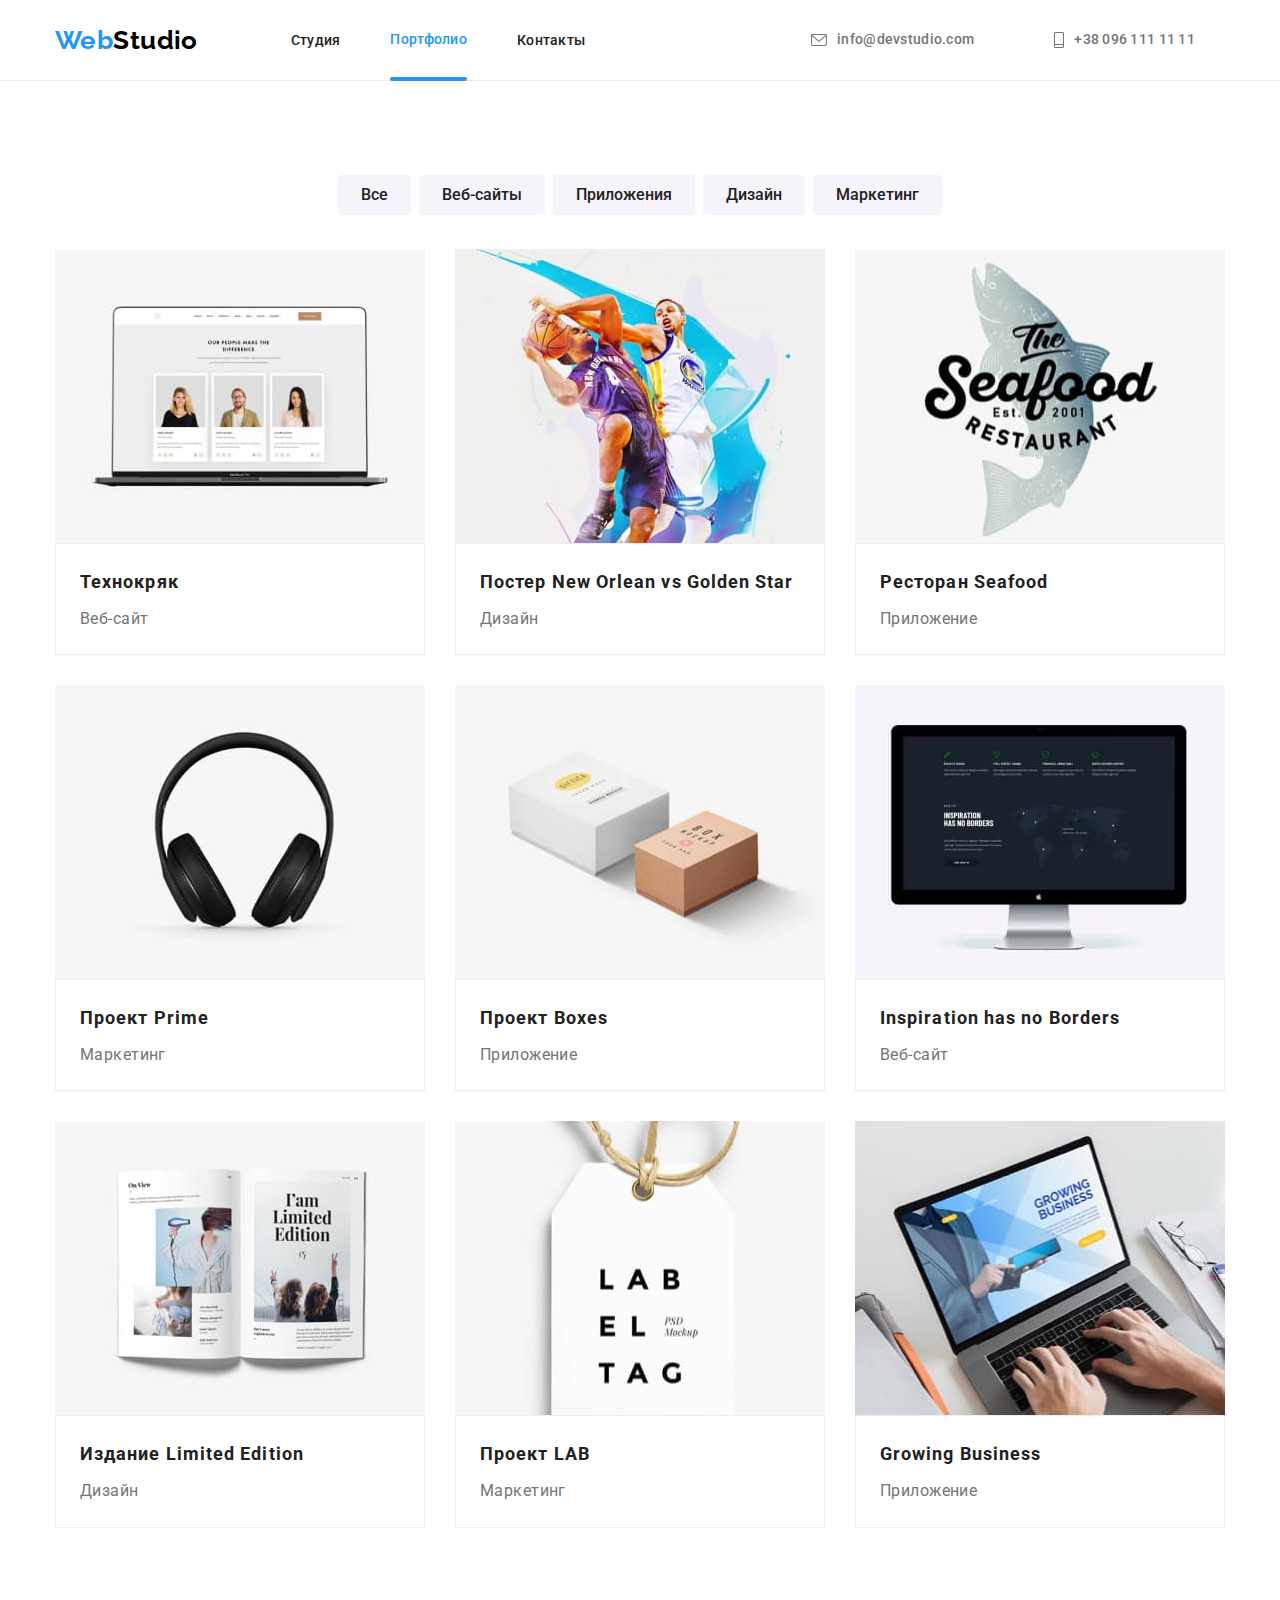
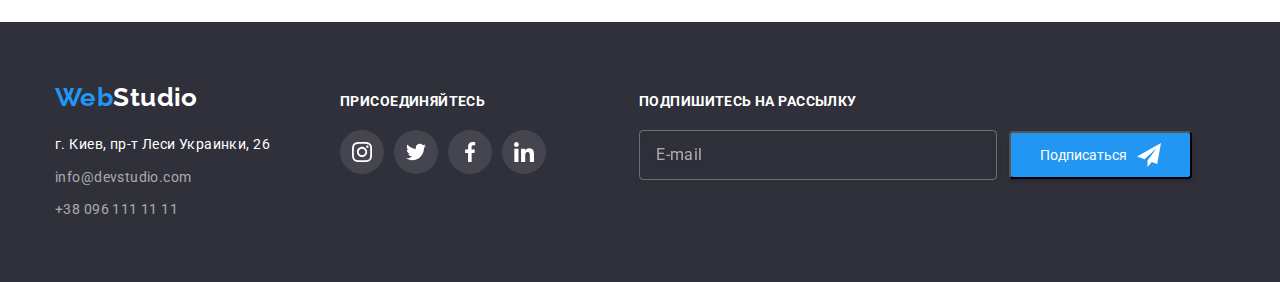
==== commit 36c1b157: "update" ====
--- a/portfolio.html
+++ b/portfolio.html
@@ -113,7 +113,6 @@
                             </div>
                         </a>
                     </li>
-
                     <li class="galery-item">
                         <a href="#" class="photo" target="_blank">
                             <div class="galery-picture">
@@ -230,8 +229,7 @@
                 <address class="adress">
                     <ul class="adress-list">
                         <li class="adress-item">г. Киев, пр-т Леси Украинки, 26</li>
-                        <li><a lang="en" href="mailto:info@devstudio.com" class="email-item">info@devstudio.com</a>
-                        </li>
+                        <li><a lang="en" href="mailto:info@devstudio.com" class="email-item">info@devstudio.com</a></li>
                         <li><a href="tel:+380961111111" class="tel-item">+38 096 111 11 11</a></li>
                     </ul>
                 </address>
@@ -269,6 +267,19 @@
                     </li>
                 </ul>
             </div>
+            <form class="subscription">
+                <p class="subscription-title">Подпишитесь на рассылку</p>
+                <label class="subscription-label" for="email"></label>
+                <div class="subscription-btn">
+                    <input class="subscription-input" type="email" name="email" id="email" placeholder="E-mail" />
+                    <button class="subscription-button" type="submit">Подписаться
+                        <svg class="subscription-icon" width="24" height="24">
+                            <use href="./images3/symbol-defs2.svg#icon-icon-send"></use>
+                        </svg>
+                    </button>
+                </div>
+            </form>
+        </div>
         </div>
     </footer>
     <script src="./js/modal.js"></script>
--- a/css/style.css
+++ b/css/style.css
@@ -347,67 +347,9 @@
     margin-right: 0px;
 }
 
-/* -- Модальное окно -- */
-
-.backdrop {
-    position: fixed;
-    top: 0px;
-    left: 0px;
-    width: 100%;
-    height: 100%;
-    background-color: rgba(0, 0, 0, 0.2);
-}
-
-.backdrop.is-hidden {
-    opacity: 0;
-    pointer-events: none;
-    visibility: hidden;
-}
-
-.modal {
-    display: flex;
-    position: absolute;
-    top: 50%;
-    left: 50%;
-    width: 528px;
-    height: 581px;
-    padding: 15px;
-    background-color: var(--white);
-    box-shadow: 0px 1px 3px rgba(0, 0, 0, 0.12), 0px 1px 1px rgba(0, 0, 0, 0.14), 0px 2px 1px rgba(0, 0, 0, 0.2);
-    border-radius: 4px;
-    opacity: 1;
-    transform: translate(-50%, -50%) scale(1);
-    transition: transform 250ms var(--timing-function), opacity 250ms var(--timing-function), visibility 250ms var(--timing-function);
-}
-
-.backdrop.is-hidden .modal {
-    transform: translate(-50%, -50%) scale(0.8);
-}
-
-.modal-close {
-    width: 18px;
-    height: 18px;
-    background-color: var(--white);
-    fill: var(--secondary-title-text-color);
-}
-
-.button-modal {
-    display: flex;
-    width: 30px;
-    height: 30px;
-    border-radius: 50%;
-    border: 1px solid rgba(0, 0, 0, 0.1);
-    align-items: center;
-    justify-content: center;
-    background-color: var(--white);
-    top: 8px;
-    right: 8px;
-    position: absolute;
-}
-
 /* ----------------------- НАШИ ОСОБЕННОСТИ --------------------- */
 
-section {
+.section {
     padding-top: 94px;
     padding-bottom: 94px;
 }
@@ -889,6 +831,9 @@
 }
 
 /*------------------------ Присоединяйтесь --------------------- */
+.join {
+    margin-right: 93px;
+}
 
 .join-title {
     font-weight: 700;
@@ -907,8 +852,6 @@
     align-items: center;
     justify-content: space-around;
     gap: 10px;
-    width: 206px;
-    height: 45px;
 }
 
 .join-item {
@@ -935,4 +878,279 @@
 .join-social-net.link:hover,
 .join-social-net.link:focus {
     background-color: var(--accent-color);
+}
+
+/*------------------ Подпишитесь на рассылку ----------------- */
+
+.subscription-title {
+    font-weight: 700;
+    font-size: 14px;
+    line-height: 1.14;
+    letter-spacing: 0.03em;
+    text-transform: uppercase;
+    padding-top: 0px;
+    padding-bottom: 0px;
+    margin-bottom: 20px;
+    color: var(--white);
+}
+
+.subscription {
+    display: block;
+    justify-content: center;
+    gap: 12px;
+}
+
+.subscription-input {
+    width: 358px;
+    height: 50px;
+    border: 1px solid rgba(255, 255, 255, 0.3);
+    filter: drop-shadow(0px 4px 4px rgba(0, 0, 0, 0.15));
+    border-radius: 4px;
+    background-color: transparent;
+}
+
+.subscription-btn {
+    display: flex;
+    align-items: center;
+    justify-content: center;
+    gap: 12px;
+}
+
+.subscription-button {
+    display: flex;
+    align-items: center;
+    justify-content: center;
+    background: var(--accent-color);
+    color: var(--white);
+    box-shadow: 0px 4px 4px rgba(0, 0, 0, 0.15);
+    border-radius: 4px;
+    padding: 10px 29px;
+}
+
+.subscription-icon {
+    margin-left: 10px;
+    align-self: center;
+    fill: var(--white);
+}
+
+.subscription-input::placeholder {
+    width: 47px;
+    height: 20px;
+    left: 831px;
+    top: 2802px;
+    font-weight: 400;
+    font-size: 16px;
+    line-height: 1.25;
+    align-items: center;
+    letter-spacing: 0.03em;
+    color: rgba(255, 255, 255, 0.6);
+    padding-left: 16px;
+}
+
+/* ------------------- Модальное окно -------------- */
+
+.backdrop {
+    position: fixed;
+    top: 0px;
+    left: 0px;
+    width: 100%;
+    height: 100%;
+    background-color: rgba(0, 0, 0, 0.2);
+}
+
+.backdrop.is-hidden {
+    opacity: 0;
+    pointer-events: none;
+    visibility: hidden;
+}
+
+.modal {
+    position: absolute;
+    top: 50%;
+    left: 50%;
+    width: 528px;
+    min-height: 581px;
+    padding: 40px;
+    background-color: var(--white);
+    box-shadow: 0px 1px 3px rgba(0, 0, 0, 0.12), 0px 1px 1px rgba(0, 0, 0, 0.14), 0px 2px 1px rgba(0, 0, 0, 0.2);
+    border-radius: 4px;
+    opacity: 1;
+    transform: translate(-50%, -50%) scale(1);
+    transition: transform 250ms var(--timing-function), opacity 250ms var(--timing-function), visibility 250ms var(--timing-function);
+}
+
+.backdrop.is-hidden .modal {
+    transform: translate(-50%, -50%) scale(0.8);
+}
+
+.modal-close {
+    width: 18px;
+    height: 18px;
+    background-color: var(--white);
+    fill: var(--secondary-title-text-color);
+    transition: fill 250ms var(--timing-function);
+}
+
+.button-modal:hover .modal-close .button-modal:focus .modal-close {
+    fill: var(--accent-color);
+}
+
+.button-modal {
+    display: flex;
+    width: 30px;
+    height: 30px;
+    border-radius: 50%;
+    border: 1px solid rgba(0, 0, 0, 0.1);
+    align-items: center;
+    justify-content: center;
+    background-color: var(--white);
+    top: 8px;
+    right: 8px;
+    position: absolute;
+    cursor: pointer;
+}
+
+.js-modal-form {
+    width: 100%;
+}
+
+.form-field-title {
+    font-weight: 700;
+    font-size: 20px;
+    line-height: 1.15;
+    text-align: center;
+    letter-spacing: 0.03em;
+    color: var(--primary-text-color);
+    margin-bottom: 12px;
+}
+
+.form-field {
+    left: 7px;
+    bottom: 10px;
+    margin-bottom: 20px;
+}
+
+.form-input {
+    width: 100%;
+    height: 40px;
+    border: 1px solid rgba(33, 33, 33, 0.2);
+    border-radius: 4px;
+    font: inherit;
+    transition: border 250ms var(--timing-function);
+    padding-left: 42px;
+}
+
+.form-input:focus {
+    outline-color: var(--accent-color);
+}
+
+.form-input:focus+.form-icon {
+    fill: var(--accent-color);
+}
+
+.form-icon {
+    position: absolute;
+    width: 18px;
+    height: 18px;
+    top: 50%;
+    left: 12px;
+    fill: var(--primary-text-color);
+    transform: translateY(-50%);
+    transition: fill 250ms var(--timing-function);
+}
+
+.input-wrap {
+    position: relative;
+}
+
+.comment-form {
+    font-weight: 400;
+    font-size: 12px;
+    line-height: 1.17;
+    letter-spacing: 0.01em;
+    width: 100%;
+    height: 138px;
+    border: 1px solid rgba(33, 33, 33, 0.2);
+    border-radius: 4px;
+    resize: none;
+    padding-top: 12px;
+    padding-bottom: 94px;
+    padding-left: 16px;
+    padding-right: 350px;
+}
+
+.comment-form:focus {
+    outline-color: var(--accent-color);
+}
+
+.label-checkbox {
+    font-size: 14px;
+    line-height: 1.71;
+    letter-spacing: 0.03em;
+    color: var(--title-text-color);
+    display: flex;
+    align-items: center;
+}
+
+.label-checkbox::before {
+    content: "";
+    width: 16px;
+    height: 15px;
+    border: 2px solid var(--primary-text-color);
+    border-radius: 4px;
+    margin-right: 7px;
+    align-items: center;
+    transition: background-color 250ms var(--timing-function);
+}
+
+.checkbox:checked+.label-checkbox::before {
+    background-color: var(--accent-color);
+    background-image: url("../images3/icon\ check-2.svg");
+    background-repeat: no-repeat;
+    background-position: center;
+    background-size: contain;
+    background-origin: border-box;
+    border-color: var(--accent-color);
+}
+
+.accent {
+    color: var(--accent-color);
+    border-bottom: 1px solid var(--accent-color);
+    cursor: pointer;
+    margin-left: 5px;
+    display: inline-block;
+}
+
+.accent:hover .accent:focus {
+    color: var(--accent-color);
+}
+
+.submit {
+    font-weight: 700;
+    font-size: 16px;
+    line-height: 1.88;
+    display: flex;
+    align-items: center;
+    text-align: center;
+    letter-spacing: 0.06em;
+    width: 200px;
+    height: 50px;
+    display: block;
+    margin-right: auto;
+    margin-left: auto;
+    padding-top: 10px;
+    padding-bottom: 10px;
+    padding-left: 56px;
+    padding-right: 55px;
+    color: var(--white);
+    background-color: var(--accent-color);
+    box-shadow: 0px 4px 4px rgba(0, 0, 0, 0.15);
+    border-radius: 4px;
+    cursor: pointer;
+    border: none;
+    transition: background-color 250ms var(--timing-function);
+}
+
+.submit:hover .submit:focus {
+    background-color: #188CE8;
 }